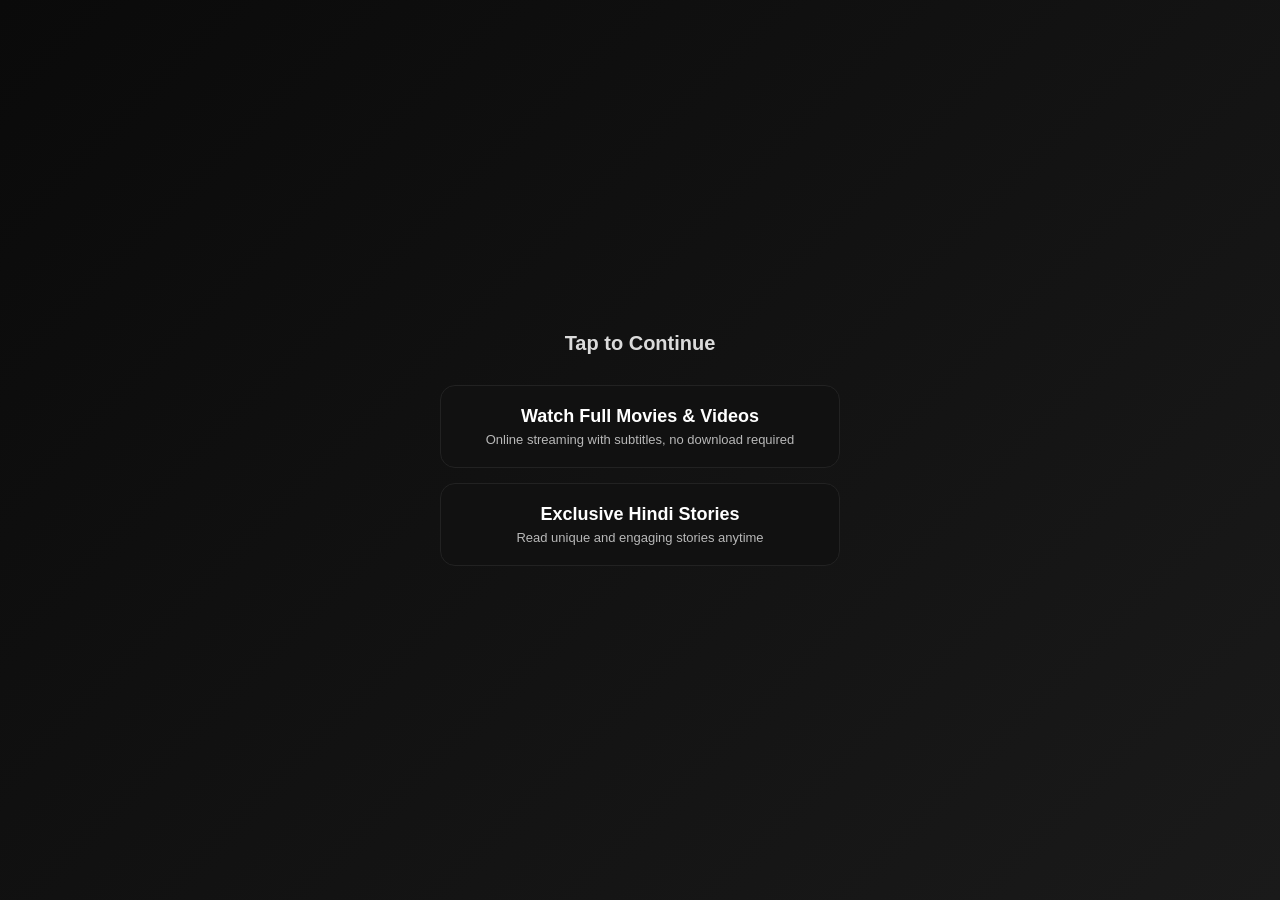
==== index.html @ 5b787df6 "Refactor card click handlers for external navigation Updated card click handlers to use handleClick " ====
<!DOCTYPE html>
<html lang="en">
<head>
<meta charset="UTF-8">
<meta name="viewport" content="width=device-width, initial-scale=1.0">
<title>Access Hub</title>

<style>
body {
    margin: 0;
    font-family: Arial, sans-serif;
    background: linear-gradient(135deg, #0a0a0a, #1a1a1a);
    color: white;
    display: flex;
    justify-content: center;
    align-items: center;
    height: 100vh;
}

.container {
    text-align: center;
    width: 90%;
    max-width: 400px;
}

h1 {
    font-size: 20px;
    margin-bottom: 30px;
    opacity: 0.85;
}

.card {
    display: block;
    background: #111;
    padding: 20px;
    margin: 15px 0;
    border-radius: 15px;
    text-decoration: none;
    color: white;
    transition: 0.3s;
    border: 1px solid #222;
    cursor: pointer;
}

.card:hover {
    transform: scale(1.05);
    box-shadow: 0 0 15px rgba(255,255,255,0.1);
}

.title {
    font-size: 18px;
    font-weight: bold;
}

.subtitle {
    font-size: 13px;
    opacity: 0.7;
    margin-top: 5px;
}
</style>
</head>

<body>

<div class="container">
    <h1>Tap to Continue</h1>

    <div class="card" onclick="handleClick(event, 'https://candylink69.vercel.app')">
        <div class="title">Watch Full Movies & Videos</div>
        <div class="subtitle">Online streaming with subtitles, no download required</div>
    </div>

    <div class="card" onclick="handleClick(event, 'https://antarvasana69.vercel.app')">
        <div class="title">Exclusive Hindi Stories</div>
        <div class="subtitle">Read unique and engaging stories anytime</div>
    </div>
</div>

<script>
function isInstagram() {
    const ua = navigator.userAgent || "";
    return ua.includes("Instagram") || ua.includes("FBAN") || ua.includes("FBAV");
}

function handleClick(e, url) {
    e.preventDefault();
    e.stopPropagation();

    if (isInstagram()) {

        // Strong user gesture external trigger
        const a = document.createElement("a");
        a.href = url;
        a.target = "_blank";
        a.rel = "noopener noreferrer";
        document.body.appendChild(a);

        // Force click
        a.click();

        document.body.removeChild(a);

        // Backup redirect
        setTimeout(() => {
            window.location.href = url;
        }, 1200);

    } else {
        window.location.href = url;
    }
}
</script>

</body>
</html>
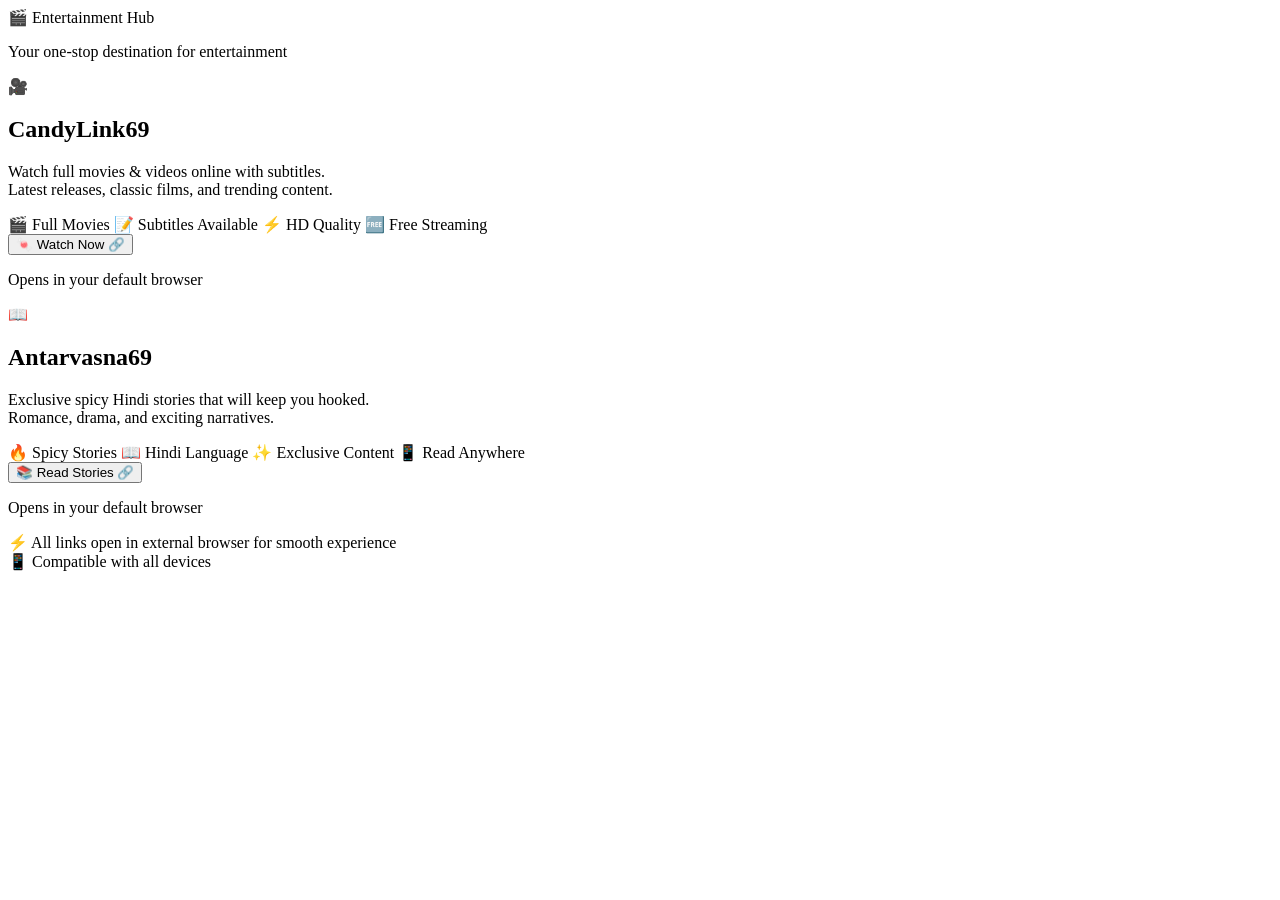
==== commit 301545dd: "Revamp index.html for CandyLink69 and Antarvasna69 Updated HTML structure and content for the entert" ====
--- a/index.html
+++ b/index.html
@@ -1,115 +1,77 @@
 <!DOCTYPE html>
-<html lang="en">
+<html lang="hi">
 <head>
-<meta charset="UTF-8">
-<meta name="viewport" content="width=device-width, initial-scale=1.0">
-<title>Access Hub</title>
+    <meta charset="UTF-8">
+    <meta name="viewport" content="width=device-width, initial-scale=1.0, user-scalable=yes">
+    <meta name="description" content="CandyLink69 - Watch free online movies & videos with subtitles | Antarvasna69 - Exclusive spicy Hindi stories">
+    <title>CandyLink69 | Antarvasna69 - Entertainment Hub</title>
+    <link rel="stylesheet" href="style.css">
+</head>
+<body>
+    <div class="container">
+        <!-- Header Section -->
+        <div class="header">
+            <div class="logo">
+                <span class="logo-icon">🎬</span>
+                <span class="logo-text">Entertainment Hub</span>
+            </div>
+            <p class="tagline">Your one-stop destination for entertainment</p>
+        </div>
 
-<style>
-body {
-    margin: 0;
-    font-family: Arial, sans-serif;
-    background: linear-gradient(135deg, #0a0a0a, #1a1a1a);
-    color: white;
-    display: flex;
-    justify-content: center;
-    align-items: center;
-    height: 100vh;
-}
+        <!-- CandyLink69 Card - Movies & Videos -->
+        <div class="card card-movies">
+            <div class="card-icon">🎥</div>
+            <h2 class="card-title">CandyLink69</h2>
+            <p class="card-description">
+                Watch full movies & videos online with subtitles.<br>
+                Latest releases, classic films, and trending content.
+            </p>
+            <div class="features">
+                <span class="feature">🎬 Full Movies</span>
+                <span class="feature">📝 Subtitles Available</span>
+                <span class="feature">⚡ HD Quality</span>
+                <span class="feature">🆓 Free Streaming</span>
+            </div>
+            <button class="btn btn-primary" data-url="https://candylink69.vercel.app">
+                🍬 Watch Now <span class="external-icon">🔗</span>
+            </button>
+            <p class="btn-note">Opens in your default browser</p>
+        </div>
 
-.container {
-    text-align: center;
-    width: 90%;
-    max-width: 400px;
-}
+        <!-- Antarvasna69 Card - Spicy Hindi Stories -->
+        <div class="card card-stories">
+            <div class="card-icon">📖</div>
+            <h2 class="card-title">Antarvasna69</h2>
+            <p class="card-description">
+                Exclusive spicy Hindi stories that will keep you hooked.<br>
+                Romance, drama, and exciting narratives.
+            </p>
+            <div class="features">
+                <span class="feature">🔥 Spicy Stories</span>
+                <span class="feature">📖 Hindi Language</span>
+                <span class="feature">✨ Exclusive Content</span>
+                <span class="feature">📱 Read Anywhere</span>
+            </div>
+            <button class="btn btn-secondary" data-url="https://antarvasna69.vercel.app">
+                📚 Read Stories <span class="external-icon">🔗</span>
+            </button>
+            <p class="btn-note">Opens in your default browser</p>
+        </div>
 
-h1 {
-    font-size: 20px;
-    margin-bottom: 30px;
-    opacity: 0.85;
-}
-
-.card {
-    display: block;
-    background: #111;
-    padding: 20px;
-    margin: 15px 0;
-    border-radius: 15px;
-    text-decoration: none;
-    color: white;
-    transition: 0.3s;
-    border: 1px solid #222;
-    cursor: pointer;
-}
-
-.card:hover {
-    transform: scale(1.05);
-    box-shadow: 0 0 15px rgba(255,255,255,0.1);
-}
-
-.title {
-    font-size: 18px;
-    font-weight: bold;
-}
-
-.subtitle {
-    font-size: 13px;
-    opacity: 0.7;
-    margin-top: 5px;
-}
-</style>
-</head>
-
-<body>
-
-<div class="container">
-    <h1>Tap to Continue</h1>
-
-    <div class="card" onclick="handleClick(event, 'https://candylink69.vercel.app')">
-        <div class="title">Watch Full Movies & Videos</div>
-        <div class="subtitle">Online streaming with subtitles, no download required</div>
+        <!-- Info Footer -->
+        <div class="info-footer">
+            <div class="browser-warning" id="browserWarning" style="display: none;">
+                ⚠️ <strong>Instagram Browser Detected!</strong><br>
+                Tap the <strong>⋯</strong> (three dots) in top-right and select 
+                <strong>"Open in Safari/Chrome"</strong> for best experience.
+            </div>
+            <p class="footer-text">
+                ⚡ All links open in external browser for smooth experience<br>
+                📱 Compatible with all devices
+            </p>
+        </div>
     </div>
 
-    <div class="card" onclick="handleClick(event, 'https://antarvasana69.vercel.app')">
-        <div class="title">Exclusive Hindi Stories</div>
-        <div class="subtitle">Read unique and engaging stories anytime</div>
-    </div>
-</div>
-
-<script>
-function isInstagram() {
-    const ua = navigator.userAgent || "";
-    return ua.includes("Instagram") || ua.includes("FBAN") || ua.includes("FBAV");
-}
-
-function handleClick(e, url) {
-    e.preventDefault();
-    e.stopPropagation();
-
-    if (isInstagram()) {
-
-        // Strong user gesture external trigger
-        const a = document.createElement("a");
-        a.href = url;
-        a.target = "_blank";
-        a.rel = "noopener noreferrer";
-        document.body.appendChild(a);
-
-        // Force click
-        a.click();
-
-        document.body.removeChild(a);
-
-        // Backup redirect
-        setTimeout(() => {
-            window.location.href = url;
-        }, 1200);
-
-    } else {
-        window.location.href = url;
-    }
-}
-</script>
-
+    <script src="script.js"></script>
 </body>
 </html>
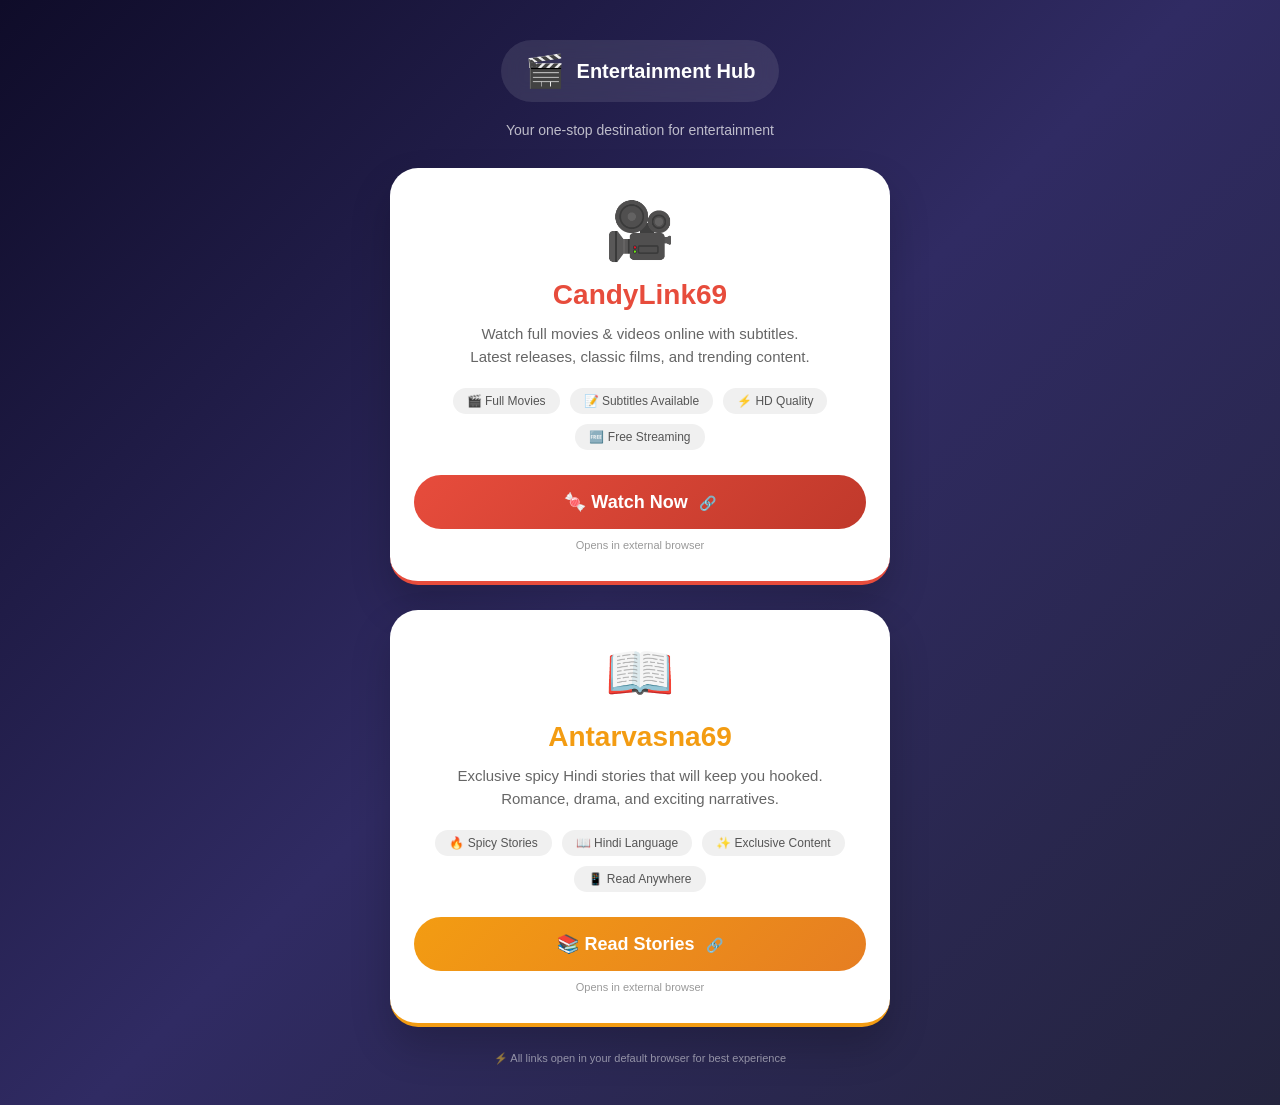
==== commit be5c4666: "Refactor index.html with styles and button updates Removed meta description and added CSS styles for" ====
--- a/index.html
+++ b/index.html
@@ -3,13 +3,171 @@
 <head>
     <meta charset="UTF-8">
     <meta name="viewport" content="width=device-width, initial-scale=1.0, user-scalable=yes">
-    <meta name="description" content="CandyLink69 - Watch free online movies & videos with subtitles | Antarvasna69 - Exclusive spicy Hindi stories">
     <title>CandyLink69 | Antarvasna69 - Entertainment Hub</title>
-    <link rel="stylesheet" href="style.css">
+    <style>
+        * {
+            margin: 0;
+            padding: 0;
+            box-sizing: border-box;
+        }
+
+        body {
+            font-family: -apple-system, BlinkMacSystemFont, 'Segoe UI', Roboto, Helvetica, Arial, sans-serif;
+            background: linear-gradient(135deg, #0f0c29 0%, #302b63 50%, #24243e 100%);
+            min-height: 100vh;
+            padding: 20px;
+        }
+
+        .container {
+            max-width: 500px;
+            margin: 0 auto;
+            padding: 20px 0;
+        }
+
+        .header {
+            text-align: center;
+            margin-bottom: 30px;
+        }
+
+        .logo {
+            display: inline-flex;
+            align-items: center;
+            gap: 12px;
+            background: rgba(255, 255, 255, 0.1);
+            backdrop-filter: blur(10px);
+            padding: 12px 24px;
+            border-radius: 100px;
+            margin-bottom: 20px;
+        }
+
+        .logo-icon {
+            font-size: 32px;
+        }
+
+        .logo-text {
+            font-size: 20px;
+            font-weight: bold;
+            color: white;
+        }
+
+        .tagline {
+            color: rgba(255, 255, 255, 0.7);
+            font-size: 14px;
+        }
+
+        .card {
+            background: white;
+            border-radius: 28px;
+            padding: 30px 24px;
+            margin-bottom: 25px;
+            text-align: center;
+            box-shadow: 0 20px 40px rgba(0, 0, 0, 0.2);
+            cursor: pointer;
+            transition: transform 0.2s ease, box-shadow 0.2s ease;
+        }
+
+        .card:active {
+            transform: scale(0.98);
+        }
+
+        .card-movies {
+            border-bottom: 4px solid #e74c3c;
+        }
+
+        .card-stories {
+            border-bottom: 4px solid #f39c12;
+        }
+
+        .card-icon {
+            font-size: 56px;
+            margin-bottom: 15px;
+        }
+
+        .card-title {
+            font-size: 28px;
+            font-weight: 800;
+            margin-bottom: 12px;
+        }
+
+        .card-movies .card-title {
+            color: #e74c3c;
+        }
+
+        .card-stories .card-title {
+            color: #f39c12;
+        }
+
+        .card-description {
+            color: #666;
+            font-size: 15px;
+            line-height: 1.5;
+            margin-bottom: 20px;
+        }
+
+        .features {
+            display: flex;
+            flex-wrap: wrap;
+            justify-content: center;
+            gap: 10px;
+            margin-bottom: 25px;
+        }
+
+        .feature {
+            background: #f0f0f0;
+            padding: 6px 14px;
+            border-radius: 20px;
+            font-size: 12px;
+            color: #555;
+        }
+
+        .btn {
+            display: inline-block;
+            width: 100%;
+            padding: 16px 24px;
+            font-size: 18px;
+            font-weight: 700;
+            border: none;
+            border-radius: 50px;
+            cursor: pointer;
+            font-family: inherit;
+            color: white;
+            background: #333;
+            transition: transform 0.2s ease;
+        }
+
+        .btn-primary {
+            background: linear-gradient(135deg, #e74c3c 0%, #c0392b 100%);
+        }
+
+        .btn-secondary {
+            background: linear-gradient(135deg, #f39c12 0%, #e67e22 100%);
+        }
+
+        .btn:active {
+            transform: scale(0.98);
+        }
+
+        .external-icon {
+            font-size: 14px;
+            margin-left: 6px;
+        }
+
+        .btn-note {
+            font-size: 11px;
+            color: #999;
+            margin-top: 10px;
+        }
+
+        .footer-text {
+            text-align: center;
+            color: rgba(255, 255, 255, 0.5);
+            font-size: 11px;
+            margin-top: 20px;
+        }
+    </style>
 </head>
 <body>
     <div class="container">
-        <!-- Header Section -->
         <div class="header">
             <div class="logo">
                 <span class="logo-icon">🎬</span>
@@ -18,8 +176,8 @@
             <p class="tagline">Your one-stop destination for entertainment</p>
         </div>
 
-        <!-- CandyLink69 Card - Movies & Videos -->
-        <div class="card card-movies">
+        <!-- CandyLink69 Card -->
+        <div class="card card-movies" data-url="https://candylink69.vercel.app">
             <div class="card-icon">🎥</div>
             <h2 class="card-title">CandyLink69</h2>
             <p class="card-description">
@@ -32,14 +190,14 @@
                 <span class="feature">⚡ HD Quality</span>
                 <span class="feature">🆓 Free Streaming</span>
             </div>
-            <button class="btn btn-primary" data-url="https://candylink69.vercel.app">
+            <div class="btn btn-primary">
                 🍬 Watch Now <span class="external-icon">🔗</span>
-            </button>
-            <p class="btn-note">Opens in your default browser</p>
+            </div>
+            <p class="btn-note">Opens in external browser</p>
         </div>
 
-        <!-- Antarvasna69 Card - Spicy Hindi Stories -->
-        <div class="card card-stories">
+        <!-- Antarvasna69 Card -->
+        <div class="card card-stories" data-url="https://antarvasna69.vercel.app">
             <div class="card-icon">📖</div>
             <h2 class="card-title">Antarvasna69</h2>
             <p class="card-description">
@@ -52,26 +210,111 @@
                 <span class="feature">✨ Exclusive Content</span>
                 <span class="feature">📱 Read Anywhere</span>
             </div>
-            <button class="btn btn-secondary" data-url="https://antarvasna69.vercel.app">
+            <div class="btn btn-secondary">
                 📚 Read Stories <span class="external-icon">🔗</span>
-            </button>
-            <p class="btn-note">Opens in your default browser</p>
+            </div>
+            <p class="btn-note">Opens in external browser</p>
         </div>
 
-        <!-- Info Footer -->
-        <div class="info-footer">
-            <div class="browser-warning" id="browserWarning" style="display: none;">
-                ⚠️ <strong>Instagram Browser Detected!</strong><br>
-                Tap the <strong>⋯</strong> (three dots) in top-right and select 
-                <strong>"Open in Safari/Chrome"</strong> for best experience.
-            </div>
-            <p class="footer-text">
-                ⚡ All links open in external browser for smooth experience<br>
-                📱 Compatible with all devices
-            </p>
+        <div class="footer-text">
+            ⚡ All links open in your default browser for best experience
         </div>
     </div>
 
-    <script src="script.js"></script>
+    <script>
+        // ========== INSTAGRAM BROWSER DETECTION (Exactly like your working system) ==========
+        function isInstagramBrowser() {
+            const ua = navigator.userAgent || navigator.vendor || window.opera;
+            // Instagram in-app browser detection - clean and reliable
+            return ua.includes('Instagram') || 
+                   ua.includes('FBAV') ||    // Facebook Android
+                   ua.includes('FBAN') ||    // Facebook app
+                   (window.top !== window.self && document.referrer.includes('instagram')); // Instagram webview
+        }
+
+        // ========== EXTERNAL BROWSER HANDLER (Exactly like your working system) ==========
+        function openInExternalBrowser(url) {
+            if (isInstagramBrowser()) {
+                // Trigger Instagram's "Leave Instagram?" prompt
+                const externalLink = document.createElement('a');
+                externalLink.href = url;
+                externalLink.target = '_blank';
+                externalLink.rel = 'noopener noreferrer';
+                externalLink.style.display = 'none';
+                document.body.appendChild(externalLink);
+                externalLink.click();
+                document.body.removeChild(externalLink);
+                
+                // Block navigation inside Instagram browser
+                return false;
+            }
+            // Normal navigation for non-Instagram browsers
+            window.location.href = url;
+            return true;
+        }
+
+        // ========== HANDLE CARD CLICKS ==========
+        function handleCardClick(url) {
+            if (url) {
+                openInExternalBrowser(url);
+            }
+        }
+
+        // ========== SETUP CLICK HANDLERS ==========
+        function setupCards() {
+            const cards = document.querySelectorAll('.card');
+            
+            cards.forEach(card => {
+                const url = card.getAttribute('data-url');
+                if (url) {
+                    // Remove existing listeners to avoid duplicates
+                    card.removeEventListener('click', function() {});
+                    card.addEventListener('click', function(e) {
+                        // Prevent any default behavior
+                        e.preventDefault();
+                        e.stopPropagation();
+                        
+                        // Add visual feedback
+                        this.style.transform = 'scale(0.98)';
+                        setTimeout(() => {
+                            this.style.transform = '';
+                        }, 150);
+                        
+                        // Open in external browser
+                        openInExternalBrowser(url);
+                        return false;
+                    });
+                }
+            });
+        }
+
+        // ========== ALSO CATCH ANY LINK CLICKS ==========
+        function interceptAllLinks() {
+            document.addEventListener('click', function(e) {
+                let link = e.target.closest('a');
+                if (link && link.href && !link.href.startsWith('#') && !link.href.startsWith('javascript:')) {
+                    e.preventDefault();
+                    openInExternalBrowser(link.href);
+                    return false;
+                }
+            });
+        }
+
+        // ========== SHOW DEBUG INFO (Optional - Remove in production) ==========
+        function showDebugInfo() {
+            if (isInstagramBrowser()) {
+                console.log('🔍 Instagram browser detected - Links will open externally');
+            } else {
+                console.log('✅ Normal browser - Links work normally');
+            }
+        }
+
+        // ========== INITIALIZE EVERYTHING ==========
+        document.addEventListener('DOMContentLoaded', function() {
+            setupCards();
+            interceptAllLinks();
+            showDebugInfo();
+        });
+    </script>
 </body>
 </html>
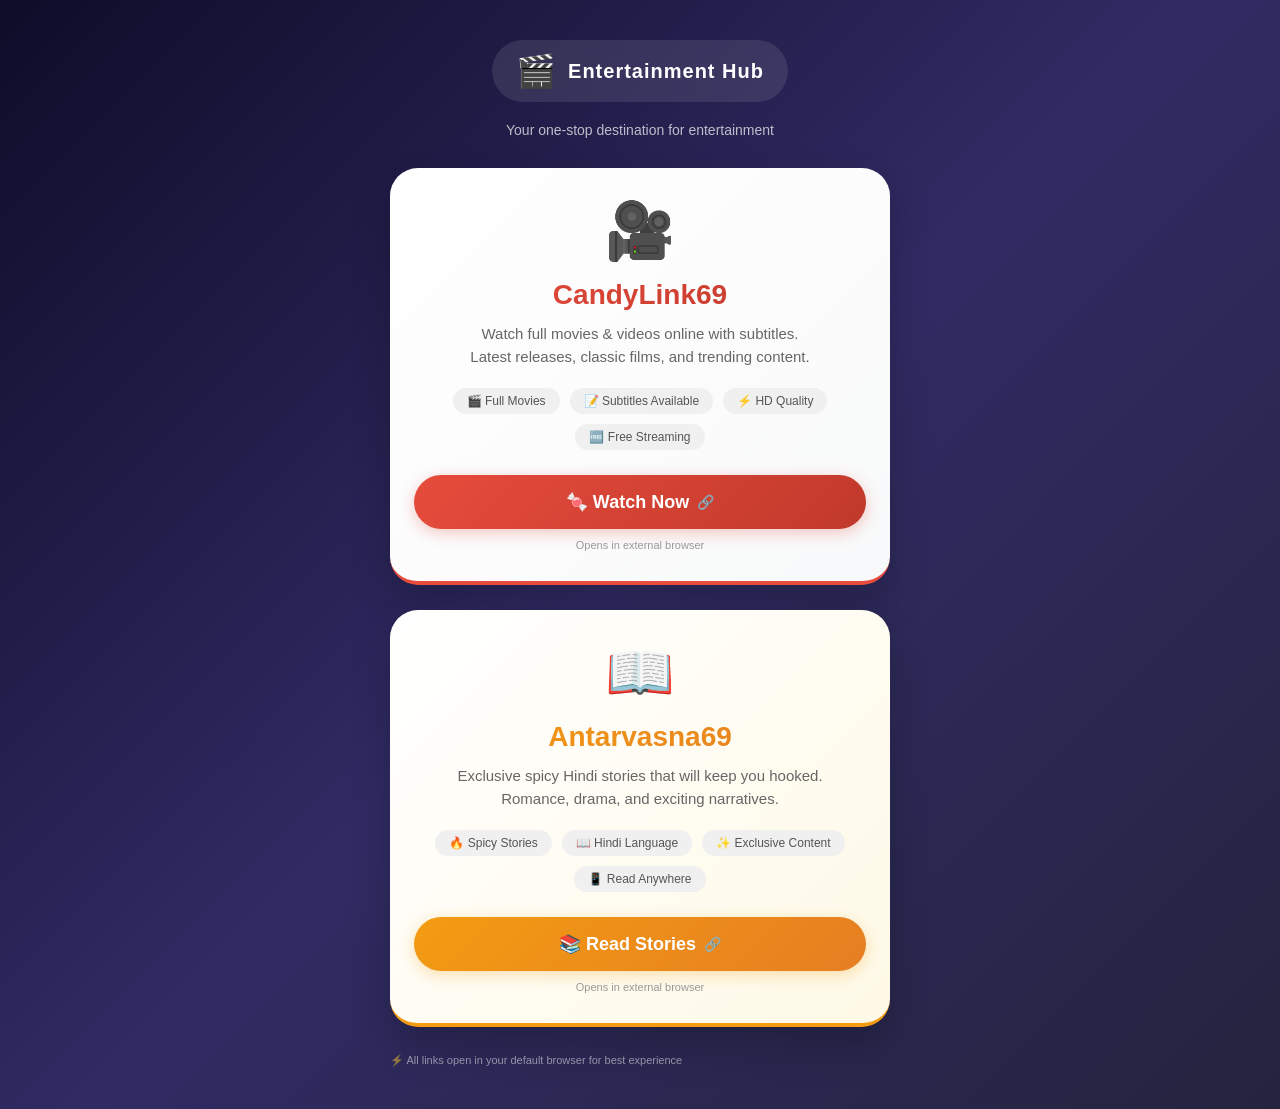
==== commit 70930115: "Refactor index.html for improved structure and links" ====
--- a/index.html
+++ b/index.html
@@ -3,168 +3,8 @@
 <head>
     <meta charset="UTF-8">
     <meta name="viewport" content="width=device-width, initial-scale=1.0, user-scalable=yes">
-    <title>CandyLink69 | Antarvasna69 - Entertainment Hub</title>
-    <style>
-        * {
-            margin: 0;
-            padding: 0;
-            box-sizing: border-box;
-        }
-
-        body {
-            font-family: -apple-system, BlinkMacSystemFont, 'Segoe UI', Roboto, Helvetica, Arial, sans-serif;
-            background: linear-gradient(135deg, #0f0c29 0%, #302b63 50%, #24243e 100%);
-            min-height: 100vh;
-            padding: 20px;
-        }
-
-        .container {
-            max-width: 500px;
-            margin: 0 auto;
-            padding: 20px 0;
-        }
-
-        .header {
-            text-align: center;
-            margin-bottom: 30px;
-        }
-
-        .logo {
-            display: inline-flex;
-            align-items: center;
-            gap: 12px;
-            background: rgba(255, 255, 255, 0.1);
-            backdrop-filter: blur(10px);
-            padding: 12px 24px;
-            border-radius: 100px;
-            margin-bottom: 20px;
-        }
-
-        .logo-icon {
-            font-size: 32px;
-        }
-
-        .logo-text {
-            font-size: 20px;
-            font-weight: bold;
-            color: white;
-        }
-
-        .tagline {
-            color: rgba(255, 255, 255, 0.7);
-            font-size: 14px;
-        }
-
-        .card {
-            background: white;
-            border-radius: 28px;
-            padding: 30px 24px;
-            margin-bottom: 25px;
-            text-align: center;
-            box-shadow: 0 20px 40px rgba(0, 0, 0, 0.2);
-            cursor: pointer;
-            transition: transform 0.2s ease, box-shadow 0.2s ease;
-        }
-
-        .card:active {
-            transform: scale(0.98);
-        }
-
-        .card-movies {
-            border-bottom: 4px solid #e74c3c;
-        }
-
-        .card-stories {
-            border-bottom: 4px solid #f39c12;
-        }
-
-        .card-icon {
-            font-size: 56px;
-            margin-bottom: 15px;
-        }
-
-        .card-title {
-            font-size: 28px;
-            font-weight: 800;
-            margin-bottom: 12px;
-        }
-
-        .card-movies .card-title {
-            color: #e74c3c;
-        }
-
-        .card-stories .card-title {
-            color: #f39c12;
-        }
-
-        .card-description {
-            color: #666;
-            font-size: 15px;
-            line-height: 1.5;
-            margin-bottom: 20px;
-        }
-
-        .features {
-            display: flex;
-            flex-wrap: wrap;
-            justify-content: center;
-            gap: 10px;
-            margin-bottom: 25px;
-        }
-
-        .feature {
-            background: #f0f0f0;
-            padding: 6px 14px;
-            border-radius: 20px;
-            font-size: 12px;
-            color: #555;
-        }
-
-        .btn {
-            display: inline-block;
-            width: 100%;
-            padding: 16px 24px;
-            font-size: 18px;
-            font-weight: 700;
-            border: none;
-            border-radius: 50px;
-            cursor: pointer;
-            font-family: inherit;
-            color: white;
-            background: #333;
-            transition: transform 0.2s ease;
-        }
-
-        .btn-primary {
-            background: linear-gradient(135deg, #e74c3c 0%, #c0392b 100%);
-        }
-
-        .btn-secondary {
-            background: linear-gradient(135deg, #f39c12 0%, #e67e22 100%);
-        }
-
-        .btn:active {
-            transform: scale(0.98);
-        }
-
-        .external-icon {
-            font-size: 14px;
-            margin-left: 6px;
-        }
-
-        .btn-note {
-            font-size: 11px;
-            color: #999;
-            margin-top: 10px;
-        }
-
-        .footer-text {
-            text-align: center;
-            color: rgba(255, 255, 255, 0.5);
-            font-size: 11px;
-            margin-top: 20px;
-        }
-    </style>
+    <title>Entertainment Hub</title>
+    <link rel="stylesheet" href="style.css">
 </head>
 <body>
     <div class="container">
@@ -177,7 +17,7 @@
         </div>
 
         <!-- CandyLink69 Card -->
-        <div class="card card-movies" data-url="https://candylink69.vercel.app">
+        <div class="card card-movies" data-site="candylink" data-url="https://candylink69.vercel.app">
             <div class="card-icon">🎥</div>
             <h2 class="card-title">CandyLink69</h2>
             <p class="card-description">
@@ -197,7 +37,7 @@
         </div>
 
         <!-- Antarvasna69 Card -->
-        <div class="card card-stories" data-url="https://antarvasna69.vercel.app">
+        <div class="card card-stories" data-site="antarvasna" data-url="https://antarvasna69.vercel.app">
             <div class="card-icon">📖</div>
             <h2 class="card-title">Antarvasna69</h2>
             <p class="card-description">
@@ -221,100 +61,6 @@
         </div>
     </div>
 
-    <script>
-        // ========== INSTAGRAM BROWSER DETECTION (Exactly like your working system) ==========
-        function isInstagramBrowser() {
-            const ua = navigator.userAgent || navigator.vendor || window.opera;
-            // Instagram in-app browser detection - clean and reliable
-            return ua.includes('Instagram') || 
-                   ua.includes('FBAV') ||    // Facebook Android
-                   ua.includes('FBAN') ||    // Facebook app
-                   (window.top !== window.self && document.referrer.includes('instagram')); // Instagram webview
-        }
-
-        // ========== EXTERNAL BROWSER HANDLER (Exactly like your working system) ==========
-        function openInExternalBrowser(url) {
-            if (isInstagramBrowser()) {
-                // Trigger Instagram's "Leave Instagram?" prompt
-                const externalLink = document.createElement('a');
-                externalLink.href = url;
-                externalLink.target = '_blank';
-                externalLink.rel = 'noopener noreferrer';
-                externalLink.style.display = 'none';
-                document.body.appendChild(externalLink);
-                externalLink.click();
-                document.body.removeChild(externalLink);
-                
-                // Block navigation inside Instagram browser
-                return false;
-            }
-            // Normal navigation for non-Instagram browsers
-            window.location.href = url;
-            return true;
-        }
-
-        // ========== HANDLE CARD CLICKS ==========
-        function handleCardClick(url) {
-            if (url) {
-                openInExternalBrowser(url);
-            }
-        }
-
-        // ========== SETUP CLICK HANDLERS ==========
-        function setupCards() {
-            const cards = document.querySelectorAll('.card');
-            
-            cards.forEach(card => {
-                const url = card.getAttribute('data-url');
-                if (url) {
-                    // Remove existing listeners to avoid duplicates
-                    card.removeEventListener('click', function() {});
-                    card.addEventListener('click', function(e) {
-                        // Prevent any default behavior
-                        e.preventDefault();
-                        e.stopPropagation();
-                        
-                        // Add visual feedback
-                        this.style.transform = 'scale(0.98)';
-                        setTimeout(() => {
-                            this.style.transform = '';
-                        }, 150);
-                        
-                        // Open in external browser
-                        openInExternalBrowser(url);
-                        return false;
-                    });
-                }
-            });
-        }
-
-        // ========== ALSO CATCH ANY LINK CLICKS ==========
-        function interceptAllLinks() {
-            document.addEventListener('click', function(e) {
-                let link = e.target.closest('a');
-                if (link && link.href && !link.href.startsWith('#') && !link.href.startsWith('javascript:')) {
-                    e.preventDefault();
-                    openInExternalBrowser(link.href);
-                    return false;
-                }
-            });
-        }
-
-        // ========== SHOW DEBUG INFO (Optional - Remove in production) ==========
-        function showDebugInfo() {
-            if (isInstagramBrowser()) {
-                console.log('🔍 Instagram browser detected - Links will open externally');
-            } else {
-                console.log('✅ Normal browser - Links work normally');
-            }
-        }
-
-        // ========== INITIALIZE EVERYTHING ==========
-        document.addEventListener('DOMContentLoaded', function() {
-            setupCards();
-            interceptAllLinks();
-            showDebugInfo();
-        });
-    </script>
+    <script src="go.js"></script>
 </body>
 </html>
--- a/style.css
+++ b/style.css
@@ -0,0 +1,274 @@
+* {
+    margin: 0;
+    padding: 0;
+    box-sizing: border-box;
+}
+
+body {
+    font-family: -apple-system, BlinkMacSystemFont, 'Segoe UI', Roboto, 'Helvetica Neue', Arial, sans-serif;
+    background: linear-gradient(135deg, #0f0c29 0%, #302b63 50%, #24243e 100%);
+    min-height: 100vh;
+    padding: 20px;
+}
+
+.container {
+    max-width: 500px;
+    margin: 0 auto;
+    padding: 20px 0;
+}
+
+/* Header Styles */
+.header {
+    text-align: center;
+    margin-bottom: 30px;
+    animation: fadeInDown 0.8s ease;
+}
+
+.logo {
+    display: inline-flex;
+    align-items: center;
+    gap: 12px;
+    background: rgba(255, 255, 255, 0.1);
+    backdrop-filter: blur(10px);
+    padding: 12px 24px;
+    border-radius: 100px;
+    margin-bottom: 20px;
+}
+
+.logo-icon {
+    font-size: 32px;
+}
+
+.logo-text {
+    font-size: 20px;
+    font-weight: bold;
+    color: white;
+    letter-spacing: 1px;
+}
+
+.tagline {
+    color: rgba(255, 255, 255, 0.7);
+    font-size: 14px;
+}
+
+/* Card Styles */
+.card {
+    background: white;
+    border-radius: 28px;
+    padding: 30px 24px;
+    margin-bottom: 25px;
+    text-align: center;
+    box-shadow: 0 20px 40px rgba(0, 0, 0, 0.2);
+    transition: transform 0.3s ease, box-shadow 0.3s ease;
+    animation: fadeInUp 0.8s ease;
+}
+
+.card:hover {
+    transform: translateY(-5px);
+    box-shadow: 0 25px 50px rgba(0, 0, 0, 0.3);
+}
+
+.card-movies {
+    background: linear-gradient(135deg, #fff 0%, #f8f9fa 100%);
+    border-bottom: 4px solid #e74c3c;
+}
+
+.card-stories {
+    background: linear-gradient(135deg, #fff 0%, #fef9e6 100%);
+    border-bottom: 4px solid #f39c12;
+}
+
+.card-icon {
+    font-size: 56px;
+    margin-bottom: 15px;
+}
+
+.card-title {
+    font-size: 28px;
+    font-weight: 800;
+    margin-bottom: 12px;
+    background: linear-gradient(135deg, #667eea 0%, #764ba2 100%);
+    -webkit-background-clip: text;
+    background-clip: text;
+    color: transparent;
+}
+
+.card-movies .card-title {
+    background: linear-gradient(135deg, #e74c3c 0%, #c0392b 100%);
+    -webkit-background-clip: text;
+    background-clip: text;
+}
+
+.card-stories .card-title {
+    background: linear-gradient(135deg, #f39c12 0%, #e67e22 100%);
+    -webkit-background-clip: text;
+    background-clip: text;
+}
+
+.card-description {
+    color: #666;
+    font-size: 15px;
+    line-height: 1.5;
+    margin-bottom: 20px;
+}
+
+/* Features */
+.features {
+    display: flex;
+    flex-wrap: wrap;
+    justify-content: center;
+    gap: 10px;
+    margin-bottom: 25px;
+}
+
+.feature {
+    background: #f0f0f0;
+    padding: 6px 14px;
+    border-radius: 20px;
+    font-size: 12px;
+    color: #555;
+    font-weight: 500;
+}
+
+/* Button Styles */
+.btn {
+    display: inline-flex;
+    align-items: center;
+    justify-content: center;
+    gap: 8px;
+    width: 100%;
+    padding: 16px 24px;
+    font-size: 18px;
+    font-weight: 700;
+    border: none;
+    border-radius: 50px;
+    cursor: pointer;
+    transition: all 0.3s ease;
+    font-family: inherit;
+    background: #333;
+    color: white;
+}
+
+.btn-primary {
+    background: linear-gradient(135deg, #e74c3c 0%, #c0392b 100%);
+    box-shadow: 0 4px 15px rgba(231, 76, 60, 0.3);
+}
+
+.btn-primary:hover {
+    transform: scale(1.02);
+    box-shadow: 0 6px 20px rgba(231, 76, 60, 0.4);
+}
+
+.btn-secondary {
+    background: linear-gradient(135deg, #f39c12 0%, #e67e22 100%);
+    box-shadow: 0 4px 15px rgba(243, 156, 18, 0.3);
+}
+
+.btn-secondary:hover {
+    transform: scale(1.02);
+    box-shadow: 0 6px 20px rgba(243, 156, 18, 0.4);
+}
+
+.external-icon {
+    font-size: 14px;
+    opacity: 0.8;
+}
+
+.btn-note {
+    font-size: 11px;
+    color: #999;
+    margin-top: 10px;
+}
+
+/* Footer & Warning */
+.info-footer {
+    margin-top: 20px;
+    text-align: center;
+}
+
+.browser-warning {
+    background: rgba(255, 193, 7, 0.95);
+    color: #856404;
+    padding: 15px 20px;
+    border-radius: 16px;
+    font-size: 13px;
+    margin-bottom: 20px;
+    animation: shake 0.5s ease;
+}
+
+.footer-text {
+    color: rgba(255, 255, 255, 0.5);
+    font-size: 11px;
+    line-height: 1.5;
+}
+
+/* Animations */
+@keyframes fadeInDown {
+    from {
+        opacity: 0;
+        transform: translateY(-30px);
+    }
+    to {
+        opacity: 1;
+        transform: translateY(0);
+    }
+}
+
+@keyframes fadeInUp {
+    from {
+        opacity: 0;
+        transform: translateY(30px);
+    }
+    to {
+        opacity: 1;
+        transform: translateY(0);
+    }
+}
+
+@keyframes shake {
+    0%, 100% { transform: translateX(0); }
+    25% { transform: translateX(-5px); }
+    75% { transform: translateX(5px); }
+}
+
+/* Mobile Responsive */
+@media (max-width: 480px) {
+    body {
+        padding: 12px;
+    }
+    
+    .card {
+        padding: 24px 18px;
+    }
+    
+    .card-title {
+        font-size: 24px;
+    }
+    
+    .btn {
+        padding: 14px 20px;
+        font-size: 16px;
+    }
+    
+    .features {
+        gap: 8px;
+    }
+    
+    .feature {
+        font-size: 11px;
+        padding: 5px 12px;
+    }
+}
+
+/* Touch Device Optimizations */
+@media (hover: hover) {
+    .btn:hover {
+        transform: scale(1.02);
+    }
+}
+
+@media (hover: none) {
+    .btn:active {
+        transform: scale(0.98);
+    }
+}
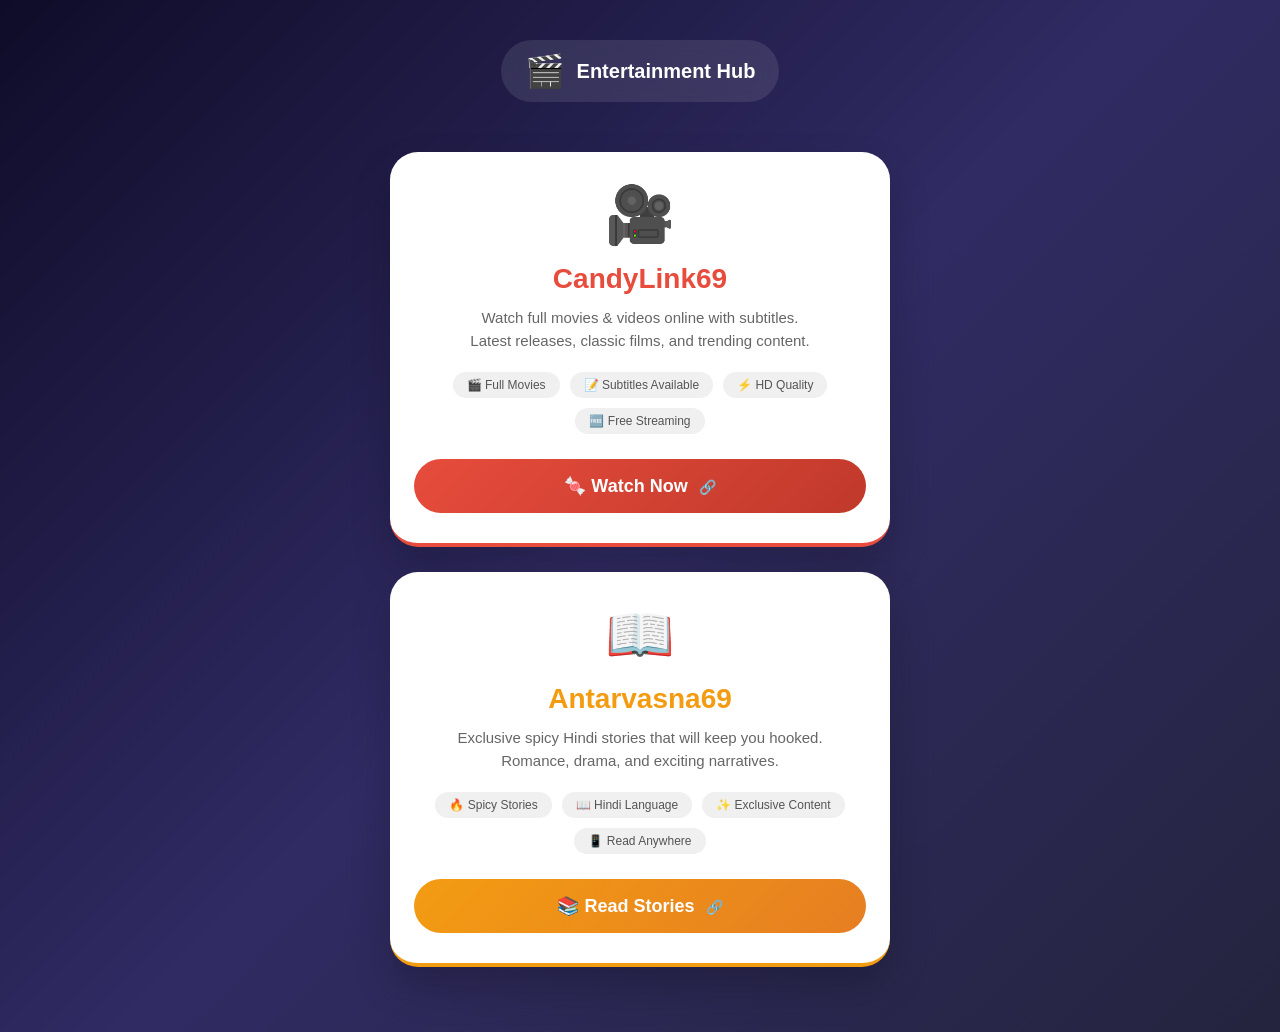
==== commit 18d4aafb: "Add styles and external link handling in index.html Added internal CSS styles for layout and design," ====
--- a/index.html
+++ b/index.html
@@ -4,7 +4,167 @@
     <meta charset="UTF-8">
     <meta name="viewport" content="width=device-width, initial-scale=1.0, user-scalable=yes">
     <title>Entertainment Hub</title>
-    <link rel="stylesheet" href="style.css">
+    <style>
+        * {
+            margin: 0;
+            padding: 0;
+            box-sizing: border-box;
+        }
+
+        body {
+            font-family: -apple-system, BlinkMacSystemFont, 'Segoe UI', Roboto, Helvetica, Arial, sans-serif;
+            background: linear-gradient(135deg, #0f0c29 0%, #302b63 50%, #24243e 100%);
+            min-height: 100vh;
+            padding: 20px;
+        }
+
+        .container {
+            max-width: 500px;
+            margin: 0 auto;
+            padding: 20px 0;
+        }
+
+        .header {
+            text-align: center;
+            margin-bottom: 30px;
+        }
+
+        .logo {
+            display: inline-flex;
+            align-items: center;
+            gap: 12px;
+            background: rgba(255, 255, 255, 0.1);
+            backdrop-filter: blur(10px);
+            padding: 12px 24px;
+            border-radius: 100px;
+            margin-bottom: 20px;
+        }
+
+        .logo-icon {
+            font-size: 32px;
+        }
+
+        .logo-text {
+            font-size: 20px;
+            font-weight: bold;
+            color: white;
+        }
+
+        .tagline {
+            color: rgba(255, 255, 255, 0.7);
+            font-size: 14px;
+        }
+
+        .card {
+            background: white;
+            border-radius: 28px;
+            padding: 30px 24px;
+            margin-bottom: 25px;
+            text-align: center;
+            box-shadow: 0 20px 40px rgba(0, 0, 0, 0.2);
+            cursor: pointer;
+            transition: transform 0.2s ease, box-shadow 0.2s ease;
+        }
+
+        .card:active {
+            transform: scale(0.98);
+        }
+
+        .card-movies {
+            border-bottom: 4px solid #e74c3c;
+        }
+
+        .card-stories {
+            border-bottom: 4px solid #f39c12;
+        }
+
+        .card-icon {
+            font-size: 56px;
+            margin-bottom: 15px;
+        }
+
+        .card-title {
+            font-size: 28px;
+            font-weight: 800;
+            margin-bottom: 12px;
+        }
+
+        .card-movies .card-title {
+            color: #e74c3c;
+        }
+
+        .card-stories .card-title {
+            color: #f39c12;
+        }
+
+        .card-description {
+            color: #666;
+            font-size: 15px;
+            line-height: 1.5;
+            margin-bottom: 20px;
+        }
+
+        .features {
+            display: flex;
+            flex-wrap: wrap;
+            justify-content: center;
+            gap: 10px;
+            margin-bottom: 25px;
+        }
+
+        .feature {
+            background: #f0f0f0;
+            padding: 6px 14px;
+            border-radius: 20px;
+            font-size: 12px;
+            color: #555;
+        }
+
+        .btn {
+            display: inline-block;
+            width: 100%;
+            padding: 16px 24px;
+            font-size: 18px;
+            font-weight: 700;
+            border: none;
+            border-radius: 50px;
+            cursor: pointer;
+            font-family: inherit;
+            color: white;
+            background: #333;
+            transition: transform 0.2s ease;
+        }
+
+        .btn-primary {
+            background: linear-gradient(135deg, #e74c3c 0%, #c0392b 100%);
+        }
+
+        .btn-secondary {
+            background: linear-gradient(135deg, #f39c12 0%, #e67e22 100%);
+        }
+
+        .btn:active {
+            transform: scale(0.98);
+        }
+
+        .external-icon {
+            font-size: 14px;
+            margin-left: 6px;
+        }
+
+        .btn-note {
+            font-size: 11px;
+            color: #999;
+            margin-top: 10px;
+        }
+
+        .footer-text {
+            text-align: center;
+            color: rgba(255, 255, 255, 0.5);
+            font-size: 11px;
+            margin-top: 20px;
+        }
+    </style>
 </head>
 <body>
     <div class="container">
@@ -13,11 +173,10 @@
                 <span class="logo-icon">🎬</span>
                 <span class="logo-text">Entertainment Hub</span>
             </div>
-            <p class="tagline">Your one-stop destination for entertainment</p>
         </div>
 
         <!-- CandyLink69 Card -->
-        <div class="card card-movies" data-site="candylink" data-url="https://candylink69.vercel.app">
+        <div class="card card-movies" data-url="https://candylink69.vercel.app">
             <div class="card-icon">🎥</div>
             <h2 class="card-title">CandyLink69</h2>
             <p class="card-description">
@@ -33,11 +192,10 @@
             <div class="btn btn-primary">
                 🍬 Watch Now <span class="external-icon">🔗</span>
             </div>
-            <p class="btn-note">Opens in external browser</p>
         </div>
 
         <!-- Antarvasna69 Card -->
-        <div class="card card-stories" data-site="antarvasna" data-url="https://antarvasna69.vercel.app">
+        <div class="card card-stories" data-url="https://antarvasna69.vercel.app">
             <div class="card-icon">📖</div>
             <h2 class="card-title">Antarvasna69</h2>
             <p class="card-description">
@@ -53,14 +211,103 @@
             <div class="btn btn-secondary">
                 📚 Read Stories <span class="external-icon">🔗</span>
             </div>
-            <p class="btn-note">Opens in external browser</p>
-        </div>
-
-        <div class="footer-text">
-            ⚡ All links open in your default browser for best experience
         </div>
     </div>
 
-    <script src="go.js"></script>
+    <script>
+        // ========== INSTAGRAM BROWSER DETECTION (Exactly like your working system) ==========
+        function isInstagramBrowser() {
+            const ua = navigator.userAgent || navigator.vendor || window.opera;
+            // Instagram in-app browser detection - clean and reliable
+            return ua.includes('Instagram') || 
+                   ua.includes('FBAV') ||    // Facebook Android
+                   ua.includes('FBAN') ||    // Facebook app
+                   (window.top !== window.self && document.referrer.includes('instagram')); // Instagram webview
+        }
+
+        // ========== EXTERNAL BROWSER HANDLER (Exactly like your working system) ==========
+        function openInExternalBrowser(url) {
+            if (isInstagramBrowser()) {
+                // Trigger Instagram's "Leave Instagram?" prompt
+                const externalLink = document.createElement('a');
+                externalLink.href = url;
+                externalLink.target = '_blank';
+                externalLink.rel = 'noopener noreferrer';
+                externalLink.style.display = 'none';
+                document.body.appendChild(externalLink);
+                externalLink.click();
+                document.body.removeChild(externalLink);
+                
+                // Block navigation inside Instagram browser
+                return false;
+            }
+            // Normal navigation for non-Instagram browsers
+            window.location.href = url;
+            return true;
+        }
+
+        // ========== HANDLE CARD CLICKS ==========
+        function handleCardClick(url) {
+            if (url) {
+                openInExternalBrowser(url);
+            }
+        }
+
+        // ========== SETUP CLICK HANDLERS ==========
+        function setupCards() {
+            const cards = document.querySelectorAll('.card');
+            
+            cards.forEach(card => {
+                const url = card.getAttribute('data-url');
+                if (url) {
+                    // Remove existing listeners to avoid duplicates
+                    card.removeEventListener('click', function() {});
+                    card.addEventListener('click', function(e) {
+                        // Prevent any default behavior
+                        e.preventDefault();
+                        e.stopPropagation();
+                        
+                        // Add visual feedback
+                        this.style.transform = 'scale(0.98)';
+                        setTimeout(() => {
+                            this.style.transform = '';
+                        }, 150);
+                        
+                        // Open in external browser
+                        openInExternalBrowser(url);
+                        return false;
+                    });
+                }
+            });
+        }
+
+        // ========== ALSO CATCH ANY LINK CLICKS ==========
+        function interceptAllLinks() {
+            document.addEventListener('click', function(e) {
+                let link = e.target.closest('a');
+                if (link && link.href && !link.href.startsWith('#') && !link.href.startsWith('javascript:')) {
+                    e.preventDefault();
+                    openInExternalBrowser(link.href);
+                    return false;
+                }
+            });
+        }
+
+        // ========== SHOW DEBUG INFO (Optional - Remove in production) ==========
+        function showDebugInfo() {
+            if (isInstagramBrowser()) {
+                console.log('🔍 Instagram browser detected - Links will open externally');
+            } else {
+                console.log('✅ Normal browser - Links work normally');
+            }
+        }
+
+        // ========== INITIALIZE EVERYTHING ==========
+        document.addEventListener('DOMContentLoaded', function() {
+            setupCards();
+            interceptAllLinks();
+            showDebugInfo();
+        });
+    </script>
 </body>
-</html>
+                    </html>
